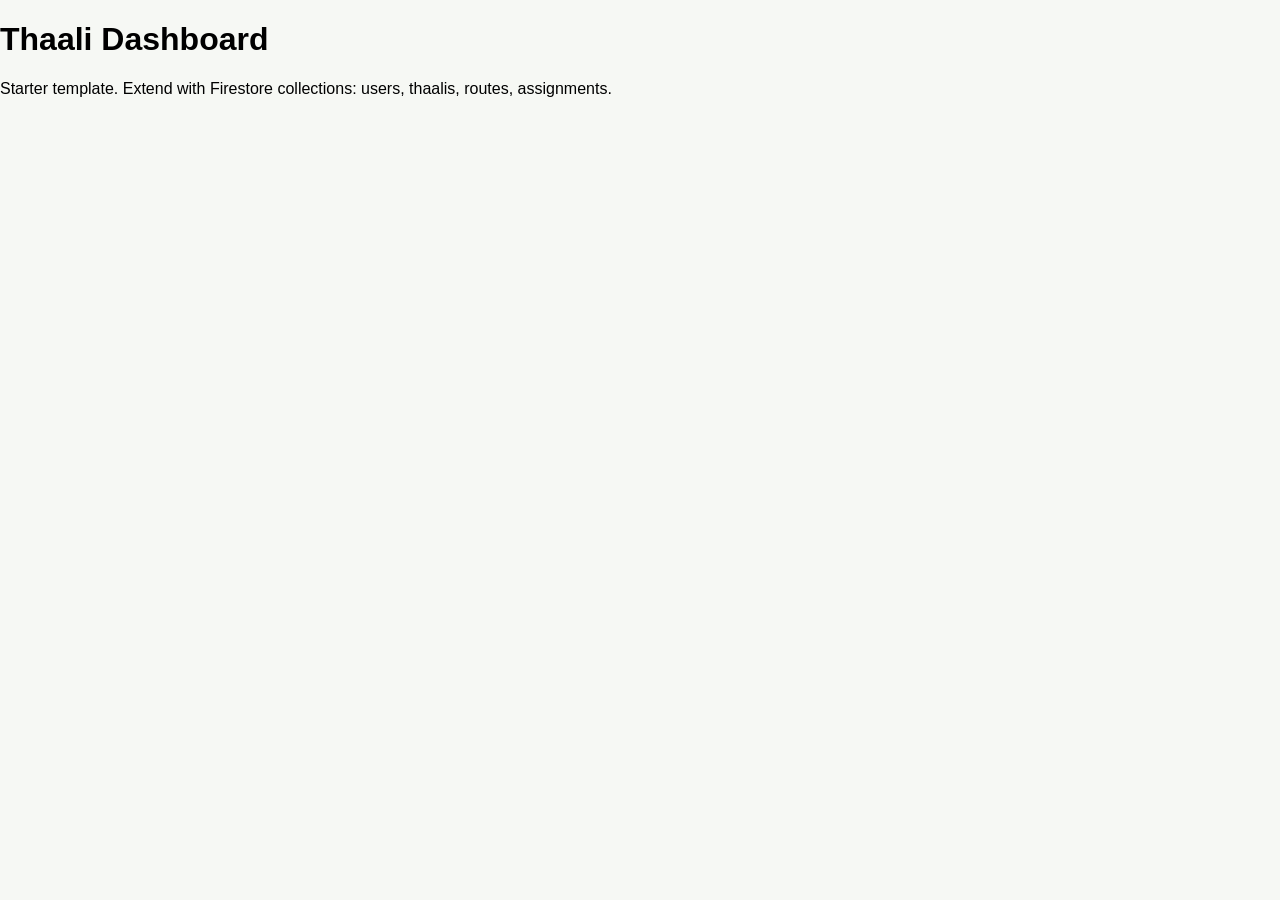
==== dashboard.html @ a5ee1495 "first commit" ====
<!DOCTYPE html>
<html><head><meta charset="UTF-8"><title>Dashboard</title>
<link rel="stylesheet" href="css/style.css"></head>
<body>
<h1>Thaali Dashboard</h1>
<div id="app">Starter template. Extend with Firestore collections: users, thaalis, routes, assignments.</div>
</body></html>
---- css/style.css ----
body{font-family:Arial,sans-serif;background:#f6f8f4;margin:0}
.header{background:#0f5c4d;color:white;padding:20px;text-align:center}
.container{padding:20px}
button{padding:10px 16px}
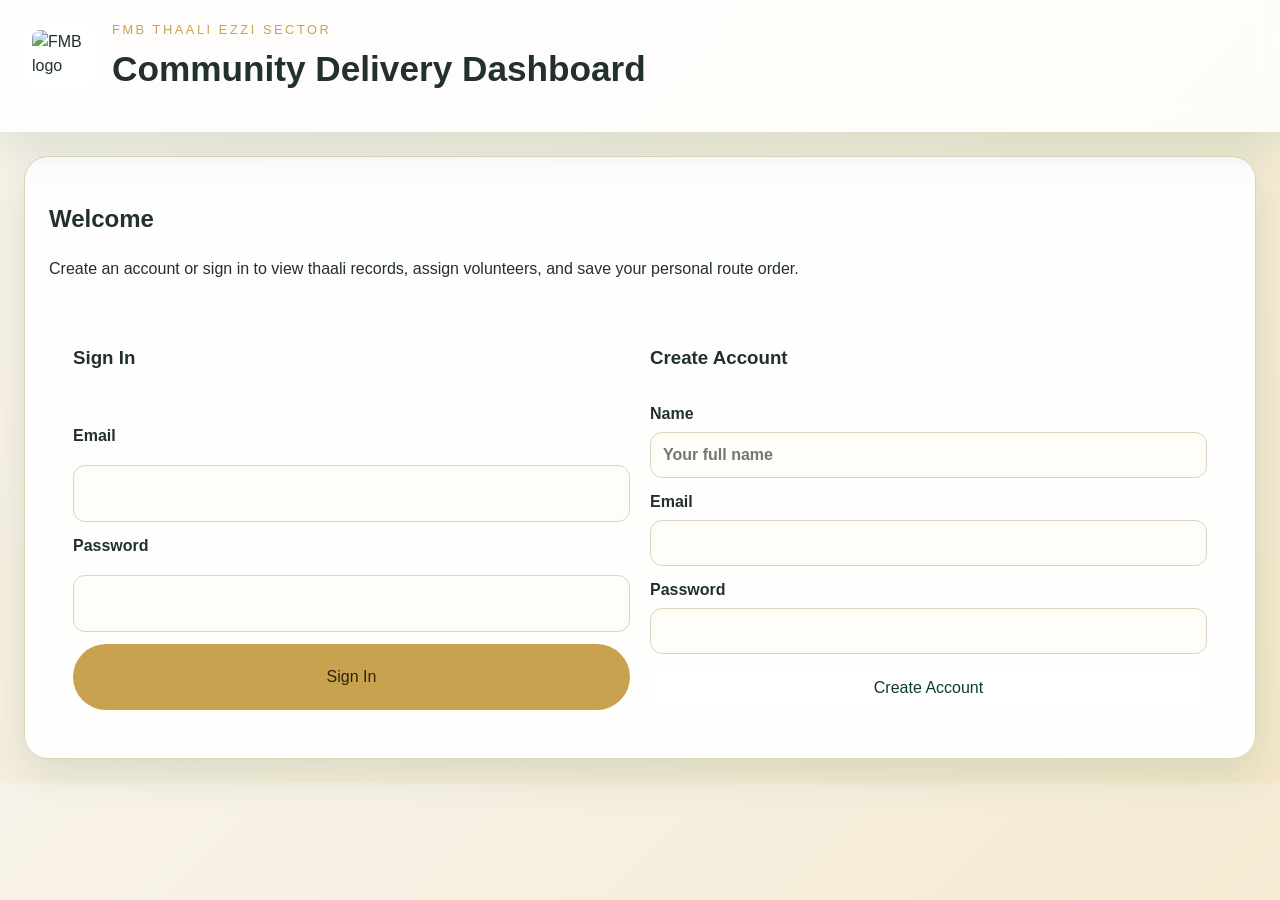
==== commit 9a126441: "Enhance README and HTML files; add app.js for Firebase integration and user management" ====
--- a/dashboard.html
+++ b/dashboard.html
@@ -1,7 +1,132 @@
 <!DOCTYPE html>
-<html><head><meta charset="UTF-8"><title>Dashboard</title>
-<link rel="stylesheet" href="css/style.css"></head>
-<body>
-<h1>Thaali Dashboard</h1>
-<div id="app">Starter template. Extend with Firestore collections: users, thaalis, routes, assignments.</div>
-</body></html>+<html lang="en">
+  <head>
+    <meta charset="UTF-8" />
+    <meta name="viewport" content="width=device-width, initial-scale=1.0" />
+    <title>FMB Thaali Ezzi Dashboard</title>
+    <link rel="stylesheet" href="css/style.css" />
+  </head>
+  <body>
+    <header class="page-header">
+      <div class="page-header__brand">
+        <img src="https://fmb.houstonjamaat.com/admin/images/logo.png" alt="FMB logo" />
+        <div>
+          <p class="eyebrow">FMB Thaali Ezzi Sector</p>
+          <h1>Community Delivery Dashboard</h1>
+        </div>
+      </div>
+      <button id="logoutBtn" class="btn btn--secondary hidden">Log Out</button>
+    </header>
+
+    <main>
+      <section id="authPanel" class="auth-shell card">
+        <div class="auth-shell__intro">
+          <h2>Welcome</h2>
+          <p>Create an account or sign in to view thaali records, assign volunteers, and save your personal route order.</p>
+        </div>
+        <div class="auth-grid">
+          <form id="loginForm" class="panel-form">
+            <h3>Sign In</h3>
+            <label>Email<input type="email" name="email" required /></label>
+            <label>Password<input type="password" name="password" required /></label>
+            <button class="btn btn--primary" type="submit">Sign In</button>
+          </form>
+          <form id="registerForm" class="panel-form">
+            <h3>Create Account</h3>
+            <label>Name<input type="text" name="name" placeholder="Your full name" /></label>
+            <label>Email<input type="email" name="email" required /></label>
+            <label>Password<input type="password" name="password" required /></label>
+            <button class="btn btn--secondary" type="submit">Create Account</button>
+          </form>
+        </div>
+      </section>
+
+      <section id="appShell" class="hidden">
+        <section class="card stats-card">
+          <div>
+            <p class="eyebrow">Thaali count</p>
+            <h2 id="statsCount">0</h2>
+          </div>
+          <div>
+            <p class="eyebrow">Assigned volunteers</p>
+            <h2 id="volunteerCount">0</h2>
+          </div>
+          <div class="profile-card">
+            <p class="eyebrow">Signed in as</p>
+            <h3 id="profileName">User</h3>
+            <p id="profileRole">Volunteer</p>
+          </div>
+        </section>
+
+        <div id="noticeBanner" class="notice-banner hidden"></div>
+
+        <section id="adminPanel" class="card">
+          <div class="section-heading">
+            <div>
+              <p class="eyebrow">Admin tools</p>
+              <h2 id="formTitle">Add a thaali</h2>
+            </div>
+            <button id="cancelEditBtn" class="btn btn--secondary hidden" type="button">Cancel Edit</button>
+          </div>
+          <p id="adminNotice" class="muted hidden">Only admins can add or edit thaali details. Volunteers can still save their personal delivery route order.</p>
+          <form id="thaaliForm" class="stacked-form">
+            <input type="hidden" id="thaaliId" name="thaaliId" />
+            <div class="field-grid">
+              <label>Thaali Name<input id="thaaliName" type="text" name="name" required /></label>
+              <label>Person Name<input id="personName" type="text" name="personName" /></label>
+              <label>Location<input id="location" type="text" name="location" required /></label>
+              <label>Role<input id="role" type="text" name="role" placeholder="Example: kitchen lead" /></label>
+              <label>Volunteer<input id="volunteer" type="text" name="volunteer" placeholder="Volunteer name" /></label>
+              <label>Phone<input id="contactPhone" type="text" name="contactPhone" /></label>
+            </div>
+            <label>Delivery Days</label>
+            <div class="checkbox-row">
+              <label><input type="checkbox" name="deliveryDays" value="Sunday" /> Sunday</label>
+              <label><input type="checkbox" name="deliveryDays" value="Monday" /> Monday</label>
+              <label><input type="checkbox" name="deliveryDays" value="Tuesday" /> Tuesday</label>
+              <label><input type="checkbox" name="deliveryDays" value="Wednesday" /> Wednesday</label>
+              <label><input type="checkbox" name="deliveryDays" value="Thursday" /> Thursday</label>
+              <label><input type="checkbox" name="deliveryDays" value="Friday" /> Friday</label>
+              <label><input type="checkbox" name="deliveryDays" value="Saturday" /> Saturday</label>
+            </div>
+            <label>Notes<textarea id="notes" name="notes" rows="3"></textarea></label>
+            <div class="button-row">
+              <button class="btn btn--primary" type="submit">Save Thaali</button>
+            </div>
+            <p id="formMessage" class="form-message"></p>
+          </form>
+        </section>
+
+        <section class="dashboard-grid">
+          <section class="card">
+            <div class="section-heading">
+              <div>
+                <p class="eyebrow">Thaali directory</p>
+                <h2>Available thaalis</h2>
+              </div>
+            </div>
+            <div id="thaaliList" class="list-stack"></div>
+          </section>
+
+          <section class="card">
+            <div class="section-heading">
+              <div>
+                <p class="eyebrow">Personal route</p>
+                <h2>Delivery order</h2>
+              </div>
+              <button id="saveOrderBtn" class="btn btn--primary" type="button">Save Order</button>
+            </div>
+            <p class="muted">Reorder the locations and save them for future use.</p>
+            <div id="orderList" class="list-stack"></div>
+          </section>
+        </section>
+      </section>
+    </main>
+
+    <script src="https://www.gstatic.com/firebasejs/10.12.2/firebase-app-compat.js"></script>
+    <script src="https://www.gstatic.com/firebasejs/10.12.2/firebase-auth-compat.js"></script>
+    <script src="https://www.gstatic.com/firebasejs/10.12.2/firebase-firestore-compat.js"></script>
+    <script src="js/firebase-config.js"></script>
+    <script src="js/app.js"></script>
+  </body>
+</html>
--- a/css/style.css
+++ b/css/style.css
@@ -1,5 +1,142 @@
 
-body{font-family:Arial,sans-serif;background:#f6f8f4;margin:0}
-.header{background:#0f5c4d;color:white;padding:20px;text-align:center}
-.container{padding:20px}
-button{padding:10px 16px}
+:root {
+  --green: #0f5c4d;
+  --green-dark: #0a3d31;
+  --gold: #c8a24f;
+  --cream: #f8f3ea;
+  --text: #22312c;
+  --muted: #64716d;
+  --border: #ded4bd;
+  --danger: #a33a3a;
+}
+
+* { box-sizing: border-box; }
+body {
+  margin: 0;
+  font-family: "Segoe UI", Arial, sans-serif;
+  color: var(--text);
+  background: linear-gradient(135deg, #f8f3ea 0%, #f3e7c8 100%);
+  line-height: 1.5;
+}
+img { max-width: 100%; display: block; }
+a { color: var(--green); }
+button, input, textarea { font: inherit; }
+
+.hero, .page-header, .card, .notice-banner {
+  box-shadow: 0 16px 40px rgba(15, 92, 77, 0.12);
+}
+
+.hero {
+  background: linear-gradient(135deg, rgba(15,92,77,0.95), rgba(10,61,49,0.95));
+  color: white;
+  padding: 48px 24px;
+  text-align: center;
+}
+.hero__brand, .page-header__brand {
+  display: flex;
+  align-items: center;
+  justify-content: center;
+  gap: 16px;
+  margin-bottom: 16px;
+}
+.hero img, .page-header img {
+  width: 72px;
+  height: 72px;
+  border-radius: 16px;
+  background: white;
+  padding: 8px;
+}
+.hero h1, .page-header h1 { margin: 0; font-size: clamp(1.6rem, 3vw, 2.2rem); }
+.hero__text { max-width: 740px; margin: 0 auto 24px; font-size: 1.05rem; }
+.eyebrow {
+  margin: 0 0 4px;
+  letter-spacing: 0.2em;
+  text-transform: uppercase;
+  font-size: 0.8rem;
+  color: var(--gold);
+}
+.btn {
+  border: none;
+  border-radius: 999px;
+  padding: 10px 16px;
+  cursor: pointer;
+  text-decoration: none;
+  display: inline-block;
+  transition: transform 0.2s ease, box-shadow 0.2s ease;
+}
+.btn:hover { transform: translateY(-1px); }
+.btn--primary { background: var(--gold); color: #2f2208; }
+.btn--secondary { background: white; color: var(--green-dark); }
+.hero__actions, .button-row { display: flex; gap: 12px; flex-wrap: wrap; }
+
+.landing-grid, .dashboard-grid, .auth-grid {
+  display: grid;
+  gap: 20px;
+  padding: 24px;
+}
+.landing-grid, .dashboard-grid { grid-template-columns: repeat(auto-fit, minmax(280px, 1fr)); }
+.auth-grid { grid-template-columns: repeat(auto-fit, minmax(260px, 1fr)); }
+.page-header {
+  background: rgba(255,255,255,0.86);
+  backdrop-filter: blur(12px);
+  padding: 20px 24px;
+  display: flex;
+  justify-content: space-between;
+  align-items: center;
+  position: sticky;
+  top: 0;
+  z-index: 5;
+}
+.card {
+  background: rgba(255,255,255,0.95);
+  border-radius: 24px;
+  padding: 24px;
+  border: 1px solid var(--border);
+}
+.auth-shell { margin: 24px; }
+.auth-shell__intro { margin-bottom: 20px; }
+.panel-form, .stacked-form { display: grid; gap: 12px; }
+label { display: grid; gap: 6px; font-weight: 600; }
+input, textarea {
+  padding: 10px 12px;
+  border-radius: 12px;
+  border: 1px solid var(--border);
+  background: #fffdf8;
+}
+.stats-card { display: flex; justify-content: space-between; gap: 16px; flex-wrap: wrap; margin: 24px; }
+.profile-card { padding-left: 12px; border-left: 2px solid var(--gold); }
+.notice-banner {
+  margin: 0 24px 16px;
+  padding: 14px 18px;
+  border-radius: 16px;
+  background: #fff3d2;
+  color: #705300;
+}
+.section-heading { display: flex; justify-content: space-between; align-items: center; gap: 12px; margin-bottom: 16px; }
+.list-stack { display: grid; gap: 12px; }
+.thaali-card, .order-row {
+  border: 1px solid var(--border);
+  border-radius: 16px;
+  padding: 14px;
+  background: #fffdf8;
+}
+.thaali-card__top { display: flex; justify-content: space-between; gap: 12px; align-items: center; }
+.badge {
+  background: rgba(15,92,77,0.12);
+  color: var(--green);
+  padding: 6px 10px;
+  border-radius: 999px;
+  font-size: 0.85rem;
+}
+.checkbox-row { display: flex; flex-wrap: wrap; gap: 12px; }
+.checkbox-row label { display: inline-flex; align-items: center; gap: 6px; font-weight: 500; }
+.muted { color: var(--muted); }
+.form-message { min-height: 1.2em; font-weight: 600; }
+.form-message.success { color: var(--green); }
+.form-message.error { color: var(--danger); }
+.hidden { display: none !important; }
+@media (max-width: 700px) {
+  .page-header { flex-direction: column; align-items: flex-start; }
+  .stats-card { flex-direction: column; }
+  .hero, .card, .auth-shell { padding: 20px; }
+}
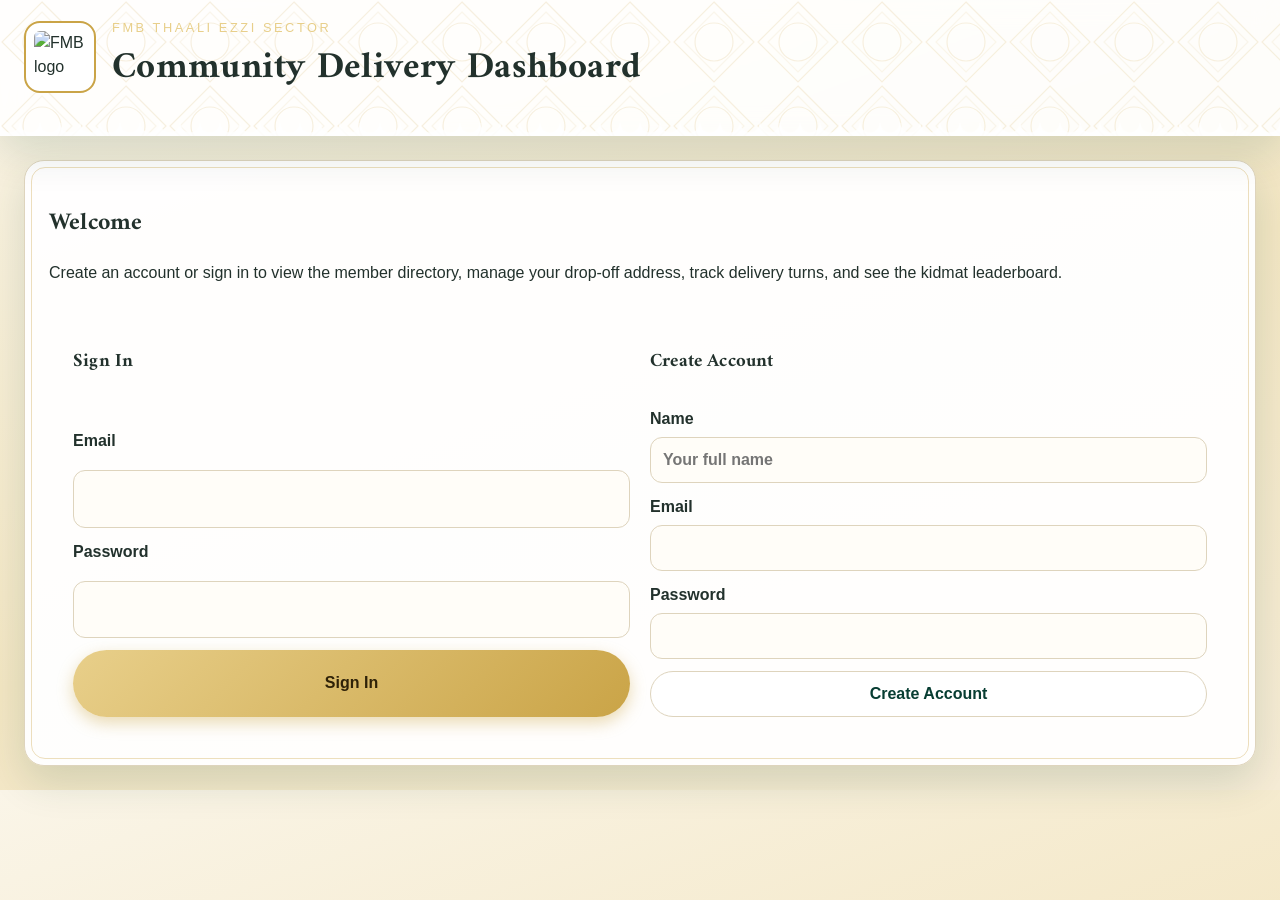
==== commit 49bcd3b5: "Enhance thaali management app: update UI, improve user experience, and refactor code for address han" ====
--- a/dashboard.html
+++ b/dashboard.html
@@ -4,6 +4,8 @@
     <meta charset="UTF-8" />
     <meta name="viewport" content="width=device-width, initial-scale=1.0" />
     <title>FMB Thaali Ezzi Dashboard</title>
+    <link rel="preconnect" href="https://fonts.googleapis.com" />
+    <link href="https://fonts.googleapis.com/css2?family=Amiri:wght@400;700&display=swap" rel="stylesheet" />
     <link rel="stylesheet" href="css/style.css" />
   </head>
   <body>
@@ -22,7 +24,7 @@
       <section id="authPanel" class="auth-shell card">
         <div class="auth-shell__intro">
           <h2>Welcome</h2>
-          <p>Create an account or sign in to view thaali records, assign volunteers, and save your personal route order.</p>
+          <p>Create an account or sign in to view the member directory, manage your drop-off address, track delivery turns, and see the kidmat leaderboard.</p>
         </div>
         <div class="auth-grid">
           <form id="loginForm" class="panel-form">
@@ -44,89 +46,160 @@
       <section id="appShell" class="hidden">
         <section class="card stats-card">
           <div>
-            <p class="eyebrow">Thaali count</p>
-            <h2 id="statsCount">0</h2>
+            <p class="eyebrow">Members</p>
+            <h2 id="statsMembers">0</h2>
           </div>
           <div>
-            <p class="eyebrow">Assigned volunteers</p>
-            <h2 id="volunteerCount">0</h2>
+            <p class="eyebrow">Turns completed</p>
+            <h2 id="statsCompleted">0</h2>
+          </div>
+          <div>
+            <p class="eyebrow">Turns upcoming</p>
+            <h2 id="statsUpcoming">0</h2>
           </div>
           <div class="profile-card">
             <p class="eyebrow">Signed in as</p>
             <h3 id="profileName">User</h3>
-            <p id="profileRole">Volunteer</p>
-          </div>
-        </section>
-
+            <p id="profileRole">Member</p>
+          </div>
+        </section>
+
+        <div id="reminderBanner" class="reminder-banner hidden"></div>
         <div id="noticeBanner" class="notice-banner hidden"></div>
 
-        <section id="adminPanel" class="card">
+        <nav id="tabBar" class="tab-bar">
+          <button class="tab-btn active" type="button" data-tab="overview">Overview</button>
+          <button class="tab-btn" type="button" data-tab="directory">Directory</button>
+          <button class="tab-btn" type="button" data-tab="turns">My Turns</button>
+          <button class="tab-btn" type="button" data-tab="address">My Address</button>
+          <button class="tab-btn" type="button" data-tab="leaderboard">Leaderboard</button>
+          <button class="tab-btn admin-only hidden" type="button" data-tab="admin-turns">Assign Turns</button>
+          <button class="tab-btn admin-only hidden" type="button" data-tab="admin-members">Members</button>
+        </nav>
+
+        <section id="tab-overview" class="tab-panel active card">
+          <div class="section-heading">
+            <div>
+              <p class="eyebrow">Salaams</p>
+              <h2>Sector overview</h2>
+            </div>
+          </div>
+          <p class="muted">Use the tabs above to view the address directory, manage your own drop-off address, track your delivery turns, and check the kidmat leaderboard. Notices about updates and reminders for turns due tomorrow will appear here.</p>
+        </section>
+
+        <section id="tab-directory" class="tab-panel card">
+          <div class="section-heading">
+            <div>
+              <p class="eyebrow">Member directory</p>
+              <h2>Drop-off addresses</h2>
+            </div>
+            <button id="saveOrderBtn" class="btn btn--primary" type="button">Save Order</button>
+          </div>
+          <p class="muted">Members sharing the same address are grouped into one stop. Reorder to match your preferred delivery route, then save. Click Navigate to route from your current location.</p>
+          <div id="directoryList" class="list-stack"></div>
+        </section>
+
+        <section id="tab-turns" class="tab-panel card">
+          <div class="section-heading">
+            <div>
+              <p class="eyebrow">Kidmat roster</p>
+              <h2>My delivery turns</h2>
+            </div>
+          </div>
+          <p class="muted">Mark a turn as delivered once you've completed your route for that day.</p>
+          <div id="myTurnsList" class="list-stack"></div>
+        </section>
+
+        <section id="tab-address" class="tab-panel card">
+          <div class="section-heading">
+            <div>
+              <p class="eyebrow">Self-service</p>
+              <h2>My drop-off address</h2>
+            </div>
+          </div>
+          <form id="addressForm" class="stacked-form">
+            <div class="field-grid">
+              <label>Full Name<input id="myName" type="text" name="name" required /></label>
+              <label>Phone<input id="myPhone" type="text" name="phone" /></label>
+            </div>
+            <div class="field-grid">
+              <label>Address Line<input id="myLine1" type="text" name="line1" placeholder="Street / apartment" required /></label>
+              <label>Area / Subdivision<input id="myArea" type="text" name="area" /></label>
+              <label>City<input id="myCity" type="text" name="city" /></label>
+            </div>
+            <label>Notes<textarea id="myNotes" name="notes" rows="2" placeholder="Gate code, landmark, etc."></textarea></label>
+            <div class="button-row">
+              <button class="btn btn--primary" type="submit">Save Address</button>
+            </div>
+            <p id="addressMessage" class="form-message"></p>
+          </form>
+        </section>
+
+        <section id="tab-leaderboard" class="tab-panel card">
+          <div class="section-heading">
+            <div>
+              <p class="eyebrow">Kidmat leaderboard</p>
+              <h2>Turns taken &amp; completed</h2>
+            </div>
+          </div>
+          <div class="chart-wrap">
+            <canvas id="leaderboardChart" height="120"></canvas>
+          </div>
+          <div style="overflow-x:auto;">
+            <table class="leaderboard-table">
+              <thead>
+                <tr><th>Rank</th><th>Member</th><th>Assigned</th><th>Completed</th><th>Completion</th></tr>
+              </thead>
+              <tbody id="leaderboardBody"></tbody>
+            </table>
+          </div>
+        </section>
+
+        <section id="tab-admin-turns" class="tab-panel card admin-only hidden">
           <div class="section-heading">
             <div>
               <p class="eyebrow">Admin tools</p>
-              <h2 id="formTitle">Add a thaali</h2>
-            </div>
-            <button id="cancelEditBtn" class="btn btn--secondary hidden" type="button">Cancel Edit</button>
-          </div>
-          <p id="adminNotice" class="muted hidden">Only admins can add or edit thaali details. Volunteers can still save their personal delivery route order.</p>
-          <form id="thaaliForm" class="stacked-form">
-            <input type="hidden" id="thaaliId" name="thaaliId" />
+              <h2>Assign a delivery turn</h2>
+            </div>
+          </div>
+          <form id="assignTurnForm" class="stacked-form">
             <div class="field-grid">
-              <label>Thaali Name<input id="thaaliName" type="text" name="name" required /></label>
-              <label>Person Name<input id="personName" type="text" name="personName" /></label>
-              <label>Location<input id="location" type="text" name="location" required /></label>
-              <label>Role<input id="role" type="text" name="role" placeholder="Example: kitchen lead" /></label>
-              <label>Volunteer<input id="volunteer" type="text" name="volunteer" placeholder="Volunteer name" /></label>
-              <label>Phone<input id="contactPhone" type="text" name="contactPhone" /></label>
-            </div>
-            <label>Delivery Days</label>
-            <div class="checkbox-row">
-              <label><input type="checkbox" name="deliveryDays" value="Sunday" /> Sunday</label>
-              <label><input type="checkbox" name="deliveryDays" value="Monday" /> Monday</label>
-              <label><input type="checkbox" name="deliveryDays" value="Tuesday" /> Tuesday</label>
-              <label><input type="checkbox" name="deliveryDays" value="Wednesday" /> Wednesday</label>
-              <label><input type="checkbox" name="deliveryDays" value="Thursday" /> Thursday</label>
-              <label><input type="checkbox" name="deliveryDays" value="Friday" /> Friday</label>
-              <label><input type="checkbox" name="deliveryDays" value="Saturday" /> Saturday</label>
-            </div>
-            <label>Notes<textarea id="notes" name="notes" rows="3"></textarea></label>
+              <label>Date<input id="turnDate" type="date" name="date" required /></label>
+              <label>Member
+                <select id="turnUser" name="userId" required>
+                  <option value="">Select a member</option>
+                </select>
+              </label>
+            </div>
+            <label>Notes<input id="turnNotes" type="text" name="notes" placeholder="Optional" /></label>
             <div class="button-row">
-              <button class="btn btn--primary" type="submit">Save Thaali</button>
-            </div>
-            <p id="formMessage" class="form-message"></p>
-          </form>
-        </section>
-
-        <section class="dashboard-grid">
-          <section class="card">
-            <div class="section-heading">
-              <div>
-                <p class="eyebrow">Thaali directory</p>
-                <h2>Available thaalis</h2>
-              </div>
-            </div>
-            <div id="thaaliList" class="list-stack"></div>
-          </section>
-
-          <section class="card">
-            <div class="section-heading">
-              <div>
-                <p class="eyebrow">Personal route</p>
-                <h2>Delivery order</h2>
-              </div>
-              <button id="saveOrderBtn" class="btn btn--primary" type="button">Save Order</button>
-            </div>
-            <p class="muted">Reorder the locations and save them for future use.</p>
-            <div id="orderList" class="list-stack"></div>
-          </section>
+              <button class="btn btn--primary" type="submit">Assign Turn</button>
+            </div>
+            <p id="turnMessage" class="form-message"></p>
+          </form>
+          <div class="section-heading" style="margin-top:20px;">
+            <h3>Upcoming &amp; recent turns</h3>
+          </div>
+          <div id="allTurnsList" class="list-stack"></div>
+        </section>
+
+        <section id="tab-admin-members" class="tab-panel card admin-only hidden">
+          <div class="section-heading">
+            <div>
+              <p class="eyebrow">Admin tools</p>
+              <h2>Members</h2>
+            </div>
+          </div>
+          <div id="membersList" class="list-stack"></div>
         </section>
       </section>
     </main>
 
-    <script src="https://www.gstatic.com/firebasejs/10.12.2/firebase-app-compat.js"></script>
-    <script src="https://www.gstatic.com/firebasejs/10.12.2/firebase-auth-compat.js"></script>
-    <script src="https://www.gstatic.com/firebasejs/10.12.2/firebase-firestore-compat.js"></script>
-    <script src="js/firebase-config.js"></script>
-    <script src="js/app.js"></script>
+    <script src="https://www.gstatic.com/firebasejs/10.12.2/firebase-app-compat.js?v=20260728"></script>
+    <script src="https://www.gstatic.com/firebasejs/10.12.2/firebase-auth-compat.js?v=20260728"></script>
+    <script src="https://www.gstatic.com/firebasejs/10.12.2/firebase-firestore-compat.js?v=20260728"></script>
+    <script src="https://cdn.jsdelivr.net/npm/chart.js@4.4.4/dist/chart.umd.min.js"></script>
+    <script src="js/firebase-config.js?v=20260728"></script>
+    <script src="js/app.js?v=20260728"></script>
   </body>
-</html>+</html>
--- a/css/style.css
+++ b/css/style.css
@@ -1,13 +1,17 @@
 
 :root {
-  --green: #0f5c4d;
-  --green-dark: #0a3d31;
-  --gold: #c8a24f;
-  --cream: #f8f3ea;
+  --green: #0b6e5a;
+  --green-dark: #073d32;
+  --green-deepest: #052722;
+  --gold: #caa447;
+  --gold-light: #e8cf8a;
+  --maroon: #7a1f2b;
+  --cream: #faf5e8;
   --text: #22312c;
   --muted: #64716d;
   --border: #ded4bd;
   --danger: #a33a3a;
+  --success: #1f7a4d;
 }
 
 * { box-sizing: border-box; }
@@ -15,21 +19,57 @@
   margin: 0;
   font-family: "Segoe UI", Arial, sans-serif;
   color: var(--text);
-  background: linear-gradient(135deg, #f8f3ea 0%, #f3e7c8 100%);
+  background: linear-gradient(160deg, #faf5e8 0%, #f3e6c3 55%, #f6ecd6 100%);
   line-height: 1.5;
+}
+h1, h2, h3, .brand-font {
+  font-family: "Amiri", "Segoe UI", serif;
+  letter-spacing: 0.01em;
 }
 img { max-width: 100%; display: block; }
 a { color: var(--green); }
-button, input, textarea { font: inherit; }
+button, input, textarea, select { font: inherit; }
 
 .hero, .page-header, .card, .notice-banner {
-  box-shadow: 0 16px 40px rgba(15, 92, 77, 0.12);
-}
+  box-shadow: 0 16px 40px rgba(7, 61, 50, 0.14);
+}
+
+/* ---------- Ornamental Fatemi arabesque pattern ---------- */
+.hero, .page-header, .tab-bar {
+  position: relative;
+  background-repeat: repeat;
+}
+.hero::before, .page-header::before {
+  content: "";
+  position: absolute;
+  inset: 0;
+  pointer-events: none;
+  opacity: 0.16;
+  background-image: url("data:image/svg+xml,%3Csvg xmlns='http://www.w3.org/2000/svg' width='84' height='84'%3E%3Cg fill='none' stroke='%23caa447' stroke-width='1.2'%3E%3Cpath d='M42 2 L82 42 L42 82 L2 42 Z'/%3E%3Ccircle cx='42' cy='42' r='19'/%3E%3Cpath d='M42 12 L72 42 L42 72 L12 42 Z' opacity='0.6'/%3E%3C/g%3E%3C/svg%3E");
+}
+.card > .section-heading, .card > h2:first-child, .card > h3:first-child {
+  position: relative;
+}
+
+/* Scalloped / arch divider under hero and page header */
+.hero, .page-header { overflow: hidden; }
+.hero::after, .page-header::after {
+  content: "";
+  position: absolute;
+  left: 0;
+  right: 0;
+  bottom: -1px;
+  height: 14px;
+  background-image: radial-gradient(circle at 10px 0, transparent 9px, var(--cream) 10px);
+  background-size: 20px 14px;
+  background-repeat: repeat-x;
+}
+.page-header::after { background-image: radial-gradient(circle at 10px 0, transparent 9px, rgba(255,255,255,0.86) 10px); }
 
 .hero {
-  background: linear-gradient(135deg, rgba(15,92,77,0.95), rgba(10,61,49,0.95));
+  background: linear-gradient(135deg, rgba(11,110,90,0.97), rgba(5,39,34,0.97));
   color: white;
-  padding: 48px 24px;
+  padding: 52px 24px 40px;
   text-align: center;
 }
 .hero__brand, .page-header__brand {
@@ -38,6 +78,7 @@
   justify-content: center;
   gap: 16px;
   margin-bottom: 16px;
+  position: relative;
 }
 .hero img, .page-header img {
   width: 72px;
@@ -45,29 +86,39 @@
   border-radius: 16px;
   background: white;
   padding: 8px;
-}
-.hero h1, .page-header h1 { margin: 0; font-size: clamp(1.6rem, 3vw, 2.2rem); }
-.hero__text { max-width: 740px; margin: 0 auto 24px; font-size: 1.05rem; }
+  border: 2px solid var(--gold);
+}
+.hero h1, .page-header h1 { margin: 0; font-size: clamp(1.6rem, 3vw, 2.3rem); }
+.hero__text { max-width: 740px; margin: 0 auto 24px; font-size: 1.05rem; position: relative; }
 .eyebrow {
   margin: 0 0 4px;
   letter-spacing: 0.2em;
   text-transform: uppercase;
   font-size: 0.8rem;
-  color: var(--gold);
-}
+  color: var(--gold-light);
+}
+.card .eyebrow { color: var(--maroon); }
+
 .btn {
   border: none;
   border-radius: 999px;
-  padding: 10px 16px;
+  padding: 10px 18px;
   cursor: pointer;
   text-decoration: none;
   display: inline-block;
-  transition: transform 0.2s ease, box-shadow 0.2s ease;
-}
-.btn:hover { transform: translateY(-1px); }
-.btn--primary { background: var(--gold); color: #2f2208; }
-.btn--secondary { background: white; color: var(--green-dark); }
-.hero__actions, .button-row { display: flex; gap: 12px; flex-wrap: wrap; }
+  font-weight: 600;
+  transition: transform 0.2s ease, box-shadow 0.2s ease, filter 0.2s ease;
+}
+.btn:hover { transform: translateY(-1px); filter: brightness(1.05); }
+.btn--primary {
+  background: linear-gradient(135deg, var(--gold-light), var(--gold));
+  color: #2f2208;
+  box-shadow: 0 6px 16px rgba(202, 164, 71, 0.4);
+}
+.btn--secondary { background: white; color: var(--green-dark); border: 1px solid var(--border); }
+.btn--danger { background: var(--maroon); color: white; }
+.btn--small { padding: 6px 12px; font-size: 0.85rem; }
+.hero__actions, .button-row { display: flex; gap: 10px; flex-wrap: wrap; align-items: center; }
 
 .landing-grid, .dashboard-grid, .auth-grid {
   display: grid;
@@ -77,9 +128,9 @@
 .landing-grid, .dashboard-grid { grid-template-columns: repeat(auto-fit, minmax(280px, 1fr)); }
 .auth-grid { grid-template-columns: repeat(auto-fit, minmax(260px, 1fr)); }
 .page-header {
-  background: rgba(255,255,255,0.86);
+  background: rgba(255,255,255,0.9);
   backdrop-filter: blur(12px);
-  padding: 20px 24px;
+  padding: 18px 24px 24px;
   display: flex;
   justify-content: space-between;
   align-items: center;
@@ -88,46 +139,108 @@
   z-index: 5;
 }
 .card {
-  background: rgba(255,255,255,0.95);
-  border-radius: 24px;
+  background: rgba(255,255,255,0.96);
+  border-radius: 20px;
   padding: 24px;
   border: 1px solid var(--border);
+  position: relative;
+}
+.card::before {
+  content: "";
+  position: absolute;
+  inset: 6px;
+  border: 1px solid rgba(202, 164, 71, 0.35);
+  border-radius: 14px;
+  pointer-events: none;
 }
 .auth-shell { margin: 24px; }
 .auth-shell__intro { margin-bottom: 20px; }
 .panel-form, .stacked-form { display: grid; gap: 12px; }
 label { display: grid; gap: 6px; font-weight: 600; }
-input, textarea {
+input, textarea, select {
   padding: 10px 12px;
   border-radius: 12px;
   border: 1px solid var(--border);
   background: #fffdf8;
 }
+.field-grid { display: grid; gap: 12px; grid-template-columns: repeat(auto-fit, minmax(200px, 1fr)); }
 .stats-card { display: flex; justify-content: space-between; gap: 16px; flex-wrap: wrap; margin: 24px; }
 .profile-card { padding-left: 12px; border-left: 2px solid var(--gold); }
-.notice-banner {
+
+.notice-banner, .reminder-banner {
   margin: 0 24px 16px;
   padding: 14px 18px;
   border-radius: 16px;
-  background: #fff3d2;
-  color: #705300;
-}
-.section-heading { display: flex; justify-content: space-between; align-items: center; gap: 12px; margin-bottom: 16px; }
+}
+.notice-banner { background: #fff3d2; color: #705300; }
+.reminder-banner {
+  background: linear-gradient(120deg, rgba(122,31,43,0.1), rgba(202,164,71,0.18));
+  border: 1px solid rgba(122,31,43,0.35);
+  color: var(--maroon);
+  font-weight: 600;
+}
+
+/* ---------- Tab navigation ---------- */
+.tab-bar {
+  display: flex;
+  gap: 6px;
+  flex-wrap: wrap;
+  margin: 0 24px 20px;
+  padding: 10px;
+  background: rgba(11,110,90,0.08);
+  border-radius: 18px;
+  border: 1px solid var(--border);
+}
+.tab-btn {
+  border: none;
+  background: transparent;
+  padding: 9px 16px;
+  border-radius: 12px;
+  cursor: pointer;
+  font-weight: 600;
+  color: var(--green-dark);
+}
+.tab-btn:hover { background: rgba(11,110,90,0.12); }
+.tab-btn.active {
+  background: linear-gradient(135deg, var(--green), var(--green-dark));
+  color: white;
+  box-shadow: 0 6px 14px rgba(7,61,50,0.3);
+}
+.tab-panel { display: none; }
+.tab-panel.active { display: block; }
+
+.section-heading { display: flex; justify-content: space-between; align-items: center; gap: 12px; margin-bottom: 16px; flex-wrap: wrap; }
 .list-stack { display: grid; gap: 12px; }
-.thaali-card, .order-row {
-  border: 1px solid var(--border);
-  border-radius: 16px;
-  padding: 14px;
+.directory-card, .turn-card, .member-row, .order-row {
+  border: 1px solid var(--border);
+  border-radius: 16px;
+  padding: 14px 16px;
   background: #fffdf8;
 }
-.thaali-card__top { display: flex; justify-content: space-between; gap: 12px; align-items: center; }
+.directory-card__top, .thaali-card__top { display: flex; justify-content: space-between; gap: 12px; align-items: flex-start; flex-wrap: wrap; }
+.directory-card__names { display: flex; flex-wrap: wrap; gap: 6px; margin: 4px 0; }
+.name-chip {
+  background: rgba(11,110,90,0.1);
+  color: var(--green-dark);
+  padding: 3px 10px;
+  border-radius: 999px;
+  font-size: 0.85rem;
+  font-weight: 600;
+}
 .badge {
-  background: rgba(15,92,77,0.12);
+  background: rgba(11,110,90,0.12);
   color: var(--green);
   padding: 6px 10px;
   border-radius: 999px;
-  font-size: 0.85rem;
-}
+  font-size: 0.8rem;
+  font-weight: 700;
+  white-space: nowrap;
+}
+.badge--upcoming { background: rgba(202,164,71,0.2); color: #7a5c14; }
+.badge--completed { background: rgba(31,122,77,0.15); color: var(--success); }
+.badge--missed { background: rgba(163,58,58,0.15); color: var(--danger); }
+
+.order-row { display: flex; justify-content: space-between; align-items: center; gap: 12px; }
 .checkbox-row { display: flex; flex-wrap: wrap; gap: 12px; }
 .checkbox-row label { display: inline-flex; align-items: center; gap: 6px; font-weight: 500; }
 .muted { color: var(--muted); }
@@ -135,8 +248,27 @@
 .form-message.success { color: var(--green); }
 .form-message.error { color: var(--danger); }
 .hidden { display: none !important; }
+
+/* ---------- Leaderboard ---------- */
+.chart-wrap {
+  background: #fffdf8;
+  border: 1px solid var(--border);
+  border-radius: 16px;
+  padding: 16px;
+  margin-bottom: 16px;
+}
+.leaderboard-table { width: 100%; border-collapse: collapse; }
+.leaderboard-table th, .leaderboard-table td {
+  text-align: left;
+  padding: 10px 8px;
+  border-bottom: 1px solid var(--border);
+}
+.leaderboard-table th { color: var(--muted); font-size: 0.8rem; text-transform: uppercase; letter-spacing: 0.06em; }
+.rank-medal { font-weight: 700; color: var(--gold); }
+
 @media (max-width: 700px) {
   .page-header { flex-direction: column; align-items: flex-start; }
   .stats-card { flex-direction: column; }
   .hero, .card, .auth-shell { padding: 20px; }
-}
+  .tab-bar, .notice-banner, .reminder-banner, .stats-card, .auth-shell { margin-left: 12px; margin-right: 12px; }
+}
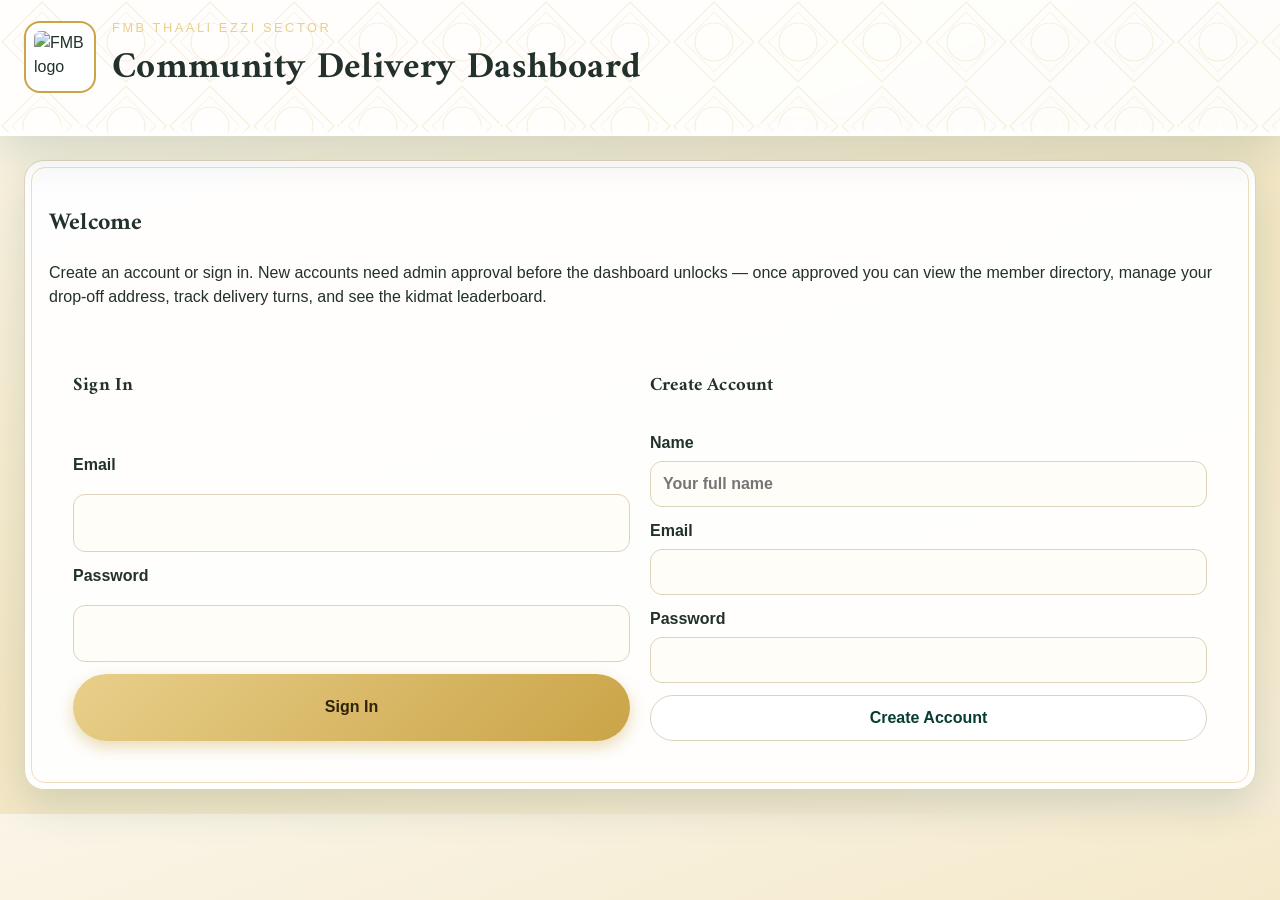
==== commit c20b3521: "Enhance user management: implement account approval flow, allow email and password changes, and upda" ====
--- a/dashboard.html
+++ b/dashboard.html
@@ -24,7 +24,7 @@
       <section id="authPanel" class="auth-shell card">
         <div class="auth-shell__intro">
           <h2>Welcome</h2>
-          <p>Create an account or sign in to view the member directory, manage your drop-off address, track delivery turns, and see the kidmat leaderboard.</p>
+          <p>Create an account or sign in. New accounts need admin approval before the dashboard unlocks — once approved you can view the member directory, manage your drop-off address, track delivery turns, and see the kidmat leaderboard.</p>
         </div>
         <div class="auth-grid">
           <form id="loginForm" class="panel-form">
@@ -44,47 +44,53 @@
       </section>
 
       <section id="appShell" class="hidden">
-        <section class="card stats-card">
-          <div>
-            <p class="eyebrow">Members</p>
-            <h2 id="statsMembers">0</h2>
-          </div>
-          <div>
-            <p class="eyebrow">Turns completed</p>
-            <h2 id="statsCompleted">0</h2>
-          </div>
-          <div>
-            <p class="eyebrow">Turns upcoming</p>
-            <h2 id="statsUpcoming">0</h2>
-          </div>
-          <div class="profile-card">
-            <p class="eyebrow">Signed in as</p>
-            <h3 id="profileName">User</h3>
-            <p id="profileRole">Member</p>
-          </div>
-        </section>
-
-        <div id="reminderBanner" class="reminder-banner hidden"></div>
-        <div id="noticeBanner" class="notice-banner hidden"></div>
-
-        <nav id="tabBar" class="tab-bar">
-          <button class="tab-btn active" type="button" data-tab="overview">Overview</button>
-          <button class="tab-btn" type="button" data-tab="directory">Directory</button>
-          <button class="tab-btn" type="button" data-tab="turns">My Turns</button>
-          <button class="tab-btn" type="button" data-tab="address">My Address</button>
-          <button class="tab-btn" type="button" data-tab="leaderboard">Leaderboard</button>
-          <button class="tab-btn admin-only hidden" type="button" data-tab="admin-turns">Assign Turns</button>
-          <button class="tab-btn admin-only hidden" type="button" data-tab="admin-members">Members</button>
-        </nav>
-
-        <section id="tab-overview" class="tab-panel active card">
+        <section id="pendingGate" class="card auth-shell hidden">
+          <h2 id="pendingGateTitle">Awaiting approval</h2>
+          <p id="pendingGateText" class="muted">Your account has been created but an administrator needs to approve it before you can use the dashboard. Check back soon, or contact your sector admin.</p>
+        </section>
+
+        <div id="mainContent">
+          <section class="card stats-card">
+            <div>
+              <p class="eyebrow">Members</p>
+              <h2 id="statsMembers">0</h2>
+            </div>
+            <div>
+              <p class="eyebrow">Turns completed</p>
+              <h2 id="statsCompleted">0</h2>
+            </div>
+            <div>
+              <p class="eyebrow">Turns upcoming</p>
+              <h2 id="statsUpcoming">0</h2>
+            </div>
+            <div class="profile-card">
+              <p class="eyebrow">Signed in as</p>
+              <h3 id="profileName">User</h3>
+              <p id="profileRole">Member</p>
+            </div>
+          </section>
+
+          <div id="reminderBanner" class="reminder-banner hidden"></div>
+          <div id="noticeBanner" class="notice-banner hidden"></div>
+
+          <nav id="tabBar" class="tab-bar">
+            <button class="tab-btn active" type="button" data-tab="overview">Overview</button>
+            <button class="tab-btn" type="button" data-tab="directory">Directory</button>
+            <button class="tab-btn" type="button" data-tab="turns">My Turns</button>
+            <button class="tab-btn" type="button" data-tab="profile">My Profile</button>
+            <button class="tab-btn" type="button" data-tab="leaderboard">Leaderboard</button>
+            <button class="tab-btn admin-only hidden" type="button" data-tab="admin-turns">Assign Turns</button>
+            <button class="tab-btn admin-only hidden" type="button" data-tab="admin-members" id="membersTabBtn">Members</button>
+          </nav>
+
+          <section id="tab-overview" class="tab-panel active card">
           <div class="section-heading">
             <div>
               <p class="eyebrow">Salaams</p>
               <h2>Sector overview</h2>
             </div>
           </div>
-          <p class="muted">Use the tabs above to view the address directory, manage your own drop-off address, track your delivery turns, and check the kidmat leaderboard. Notices about updates and reminders for turns due tomorrow will appear here.</p>
+          <p class="muted">Use the tabs above to view the address directory, manage your profile, track your delivery turns, and check the kidmat leaderboard. Notices about updates and reminders for turns due tomorrow will appear here.</p>
         </section>
 
         <section id="tab-directory" class="tab-panel card">
@@ -110,7 +116,7 @@
           <div id="myTurnsList" class="list-stack"></div>
         </section>
 
-        <section id="tab-address" class="tab-panel card">
+        <section id="tab-profile" class="tab-panel card">
           <div class="section-heading">
             <div>
               <p class="eyebrow">Self-service</p>
@@ -132,6 +138,39 @@
               <button class="btn btn--primary" type="submit">Save Address</button>
             </div>
             <p id="addressMessage" class="form-message"></p>
+          </form>
+
+          <div class="section-heading" style="margin-top:24px;">
+            <div>
+              <p class="eyebrow">Account security</p>
+              <h3>Change email</h3>
+            </div>
+          </div>
+          <form id="changeEmailForm" class="stacked-form">
+            <div class="field-grid">
+              <label>New Email<input id="newEmail" type="email" name="newEmail" required /></label>
+              <label>Current Password<input id="emailCurrentPassword" type="password" name="currentPassword" required /></label>
+            </div>
+            <div class="button-row">
+              <button class="btn btn--secondary" type="submit">Update Email</button>
+            </div>
+            <p id="emailMessage" class="form-message"></p>
+          </form>
+
+          <div class="section-heading" style="margin-top:24px;">
+            <div>
+              <h3>Change password</h3>
+            </div>
+          </div>
+          <form id="changePasswordForm" class="stacked-form">
+            <div class="field-grid">
+              <label>Current Password<input id="currentPassword" type="password" name="currentPassword" required /></label>
+              <label>New Password<input id="newPassword" type="password" name="newPassword" required minlength="6" /></label>
+            </div>
+            <div class="button-row">
+              <button class="btn btn--secondary" type="submit">Update Password</button>
+            </div>
+            <p id="passwordMessage" class="form-message"></p>
           </form>
         </section>
 
@@ -192,6 +231,7 @@
           </div>
           <div id="membersList" class="list-stack"></div>
         </section>
+        </div>
       </section>
     </main>
 
